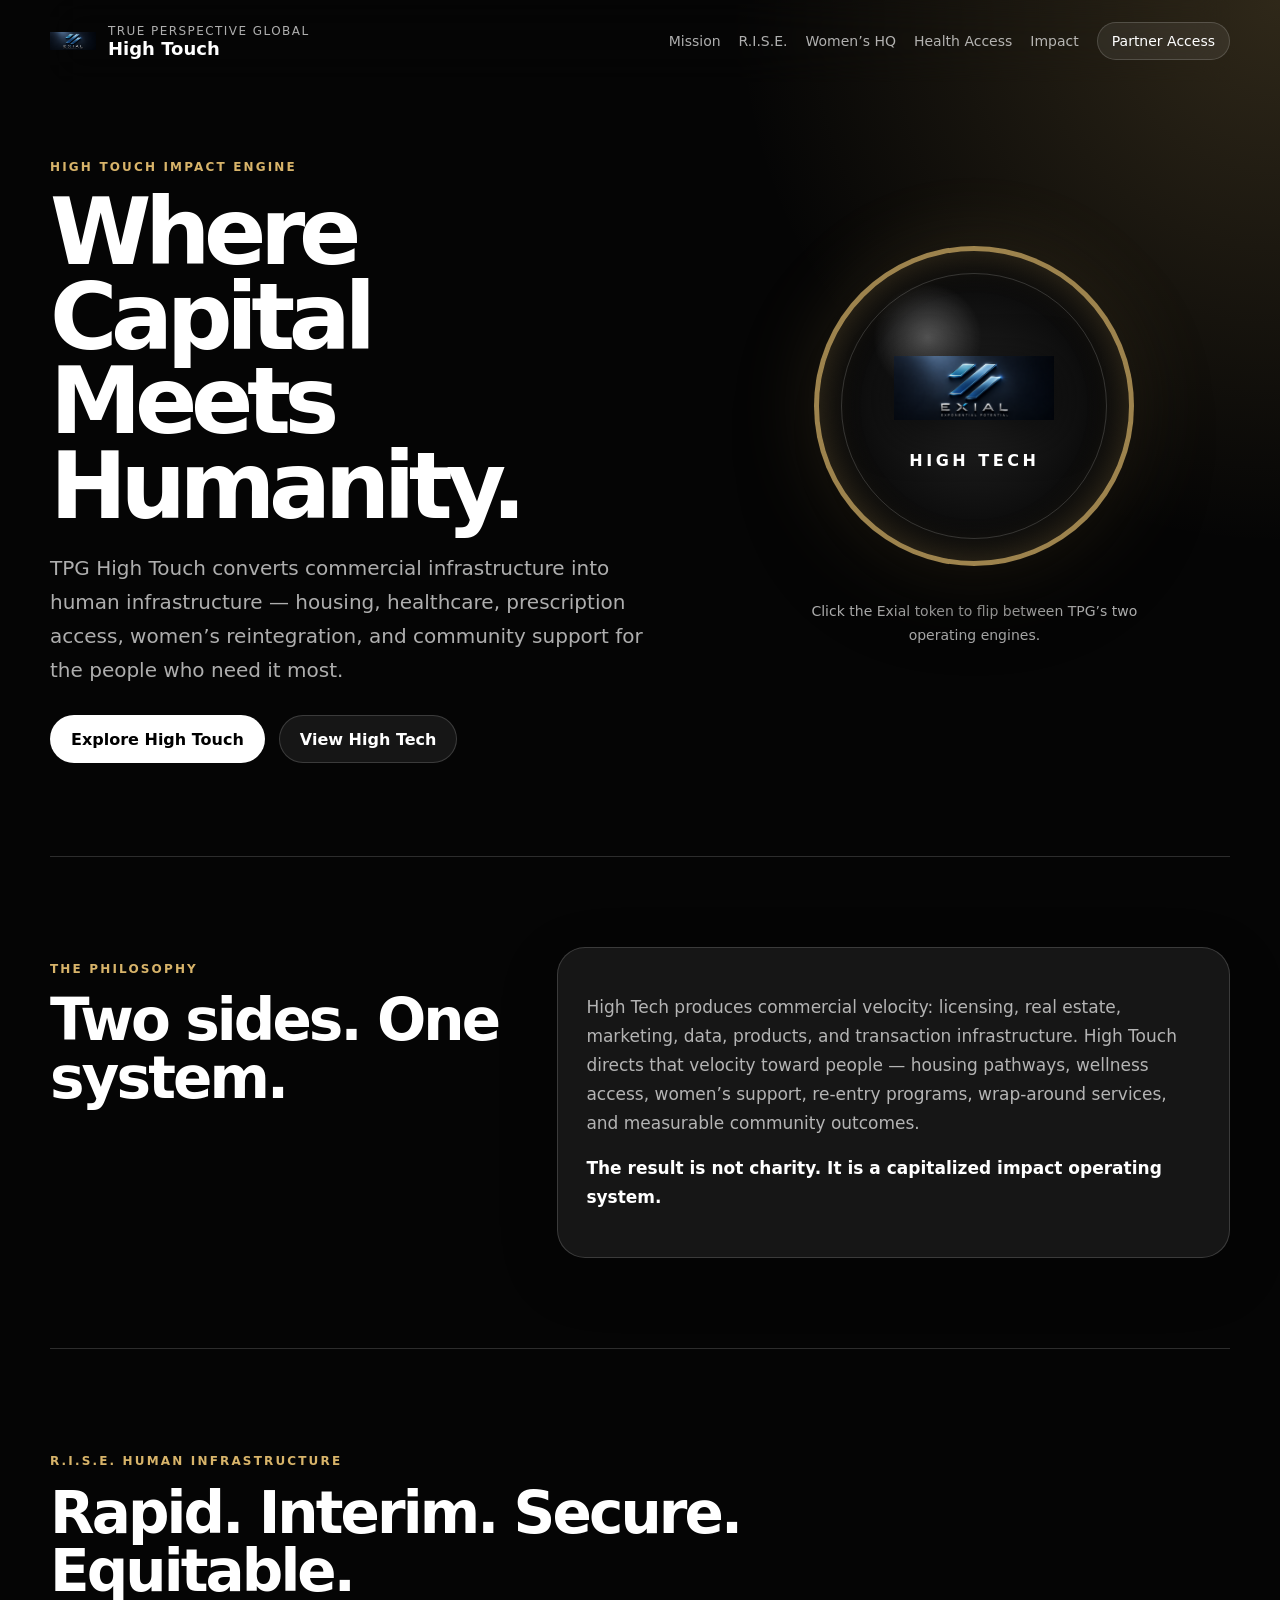
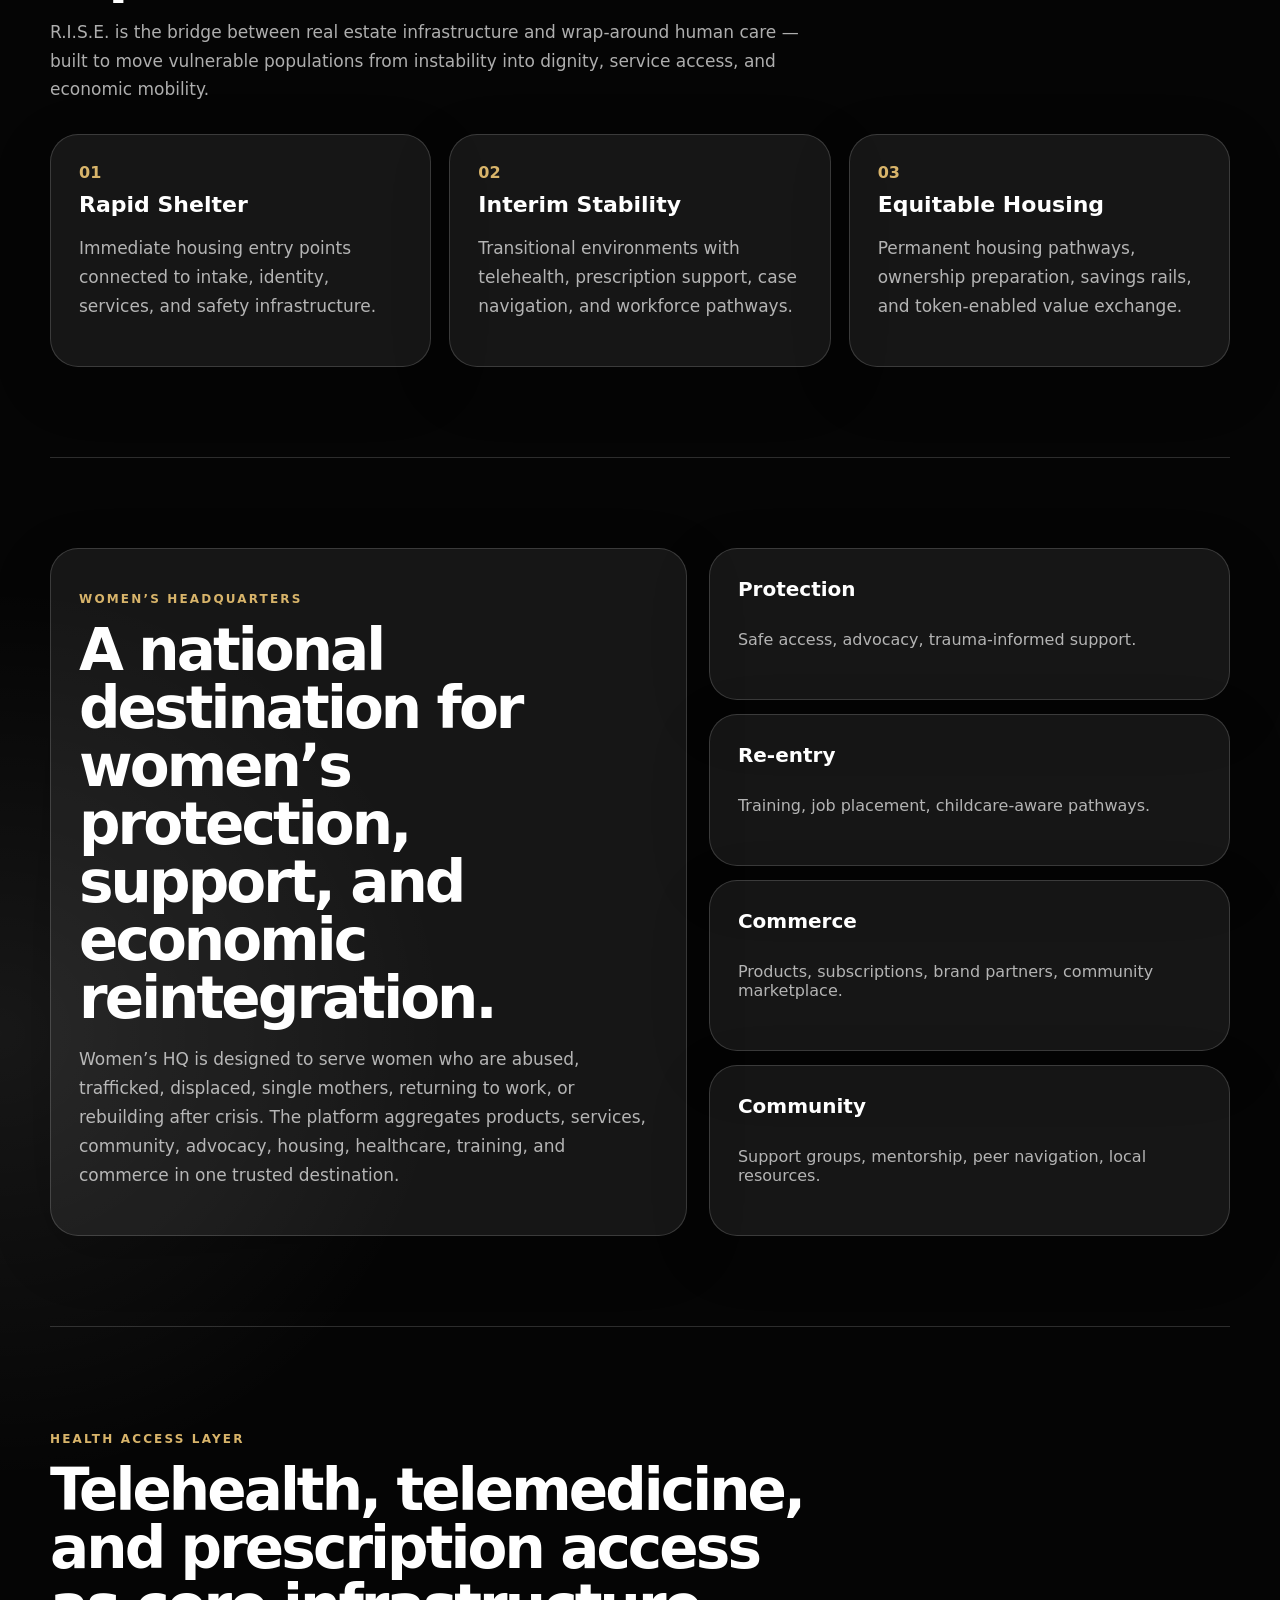
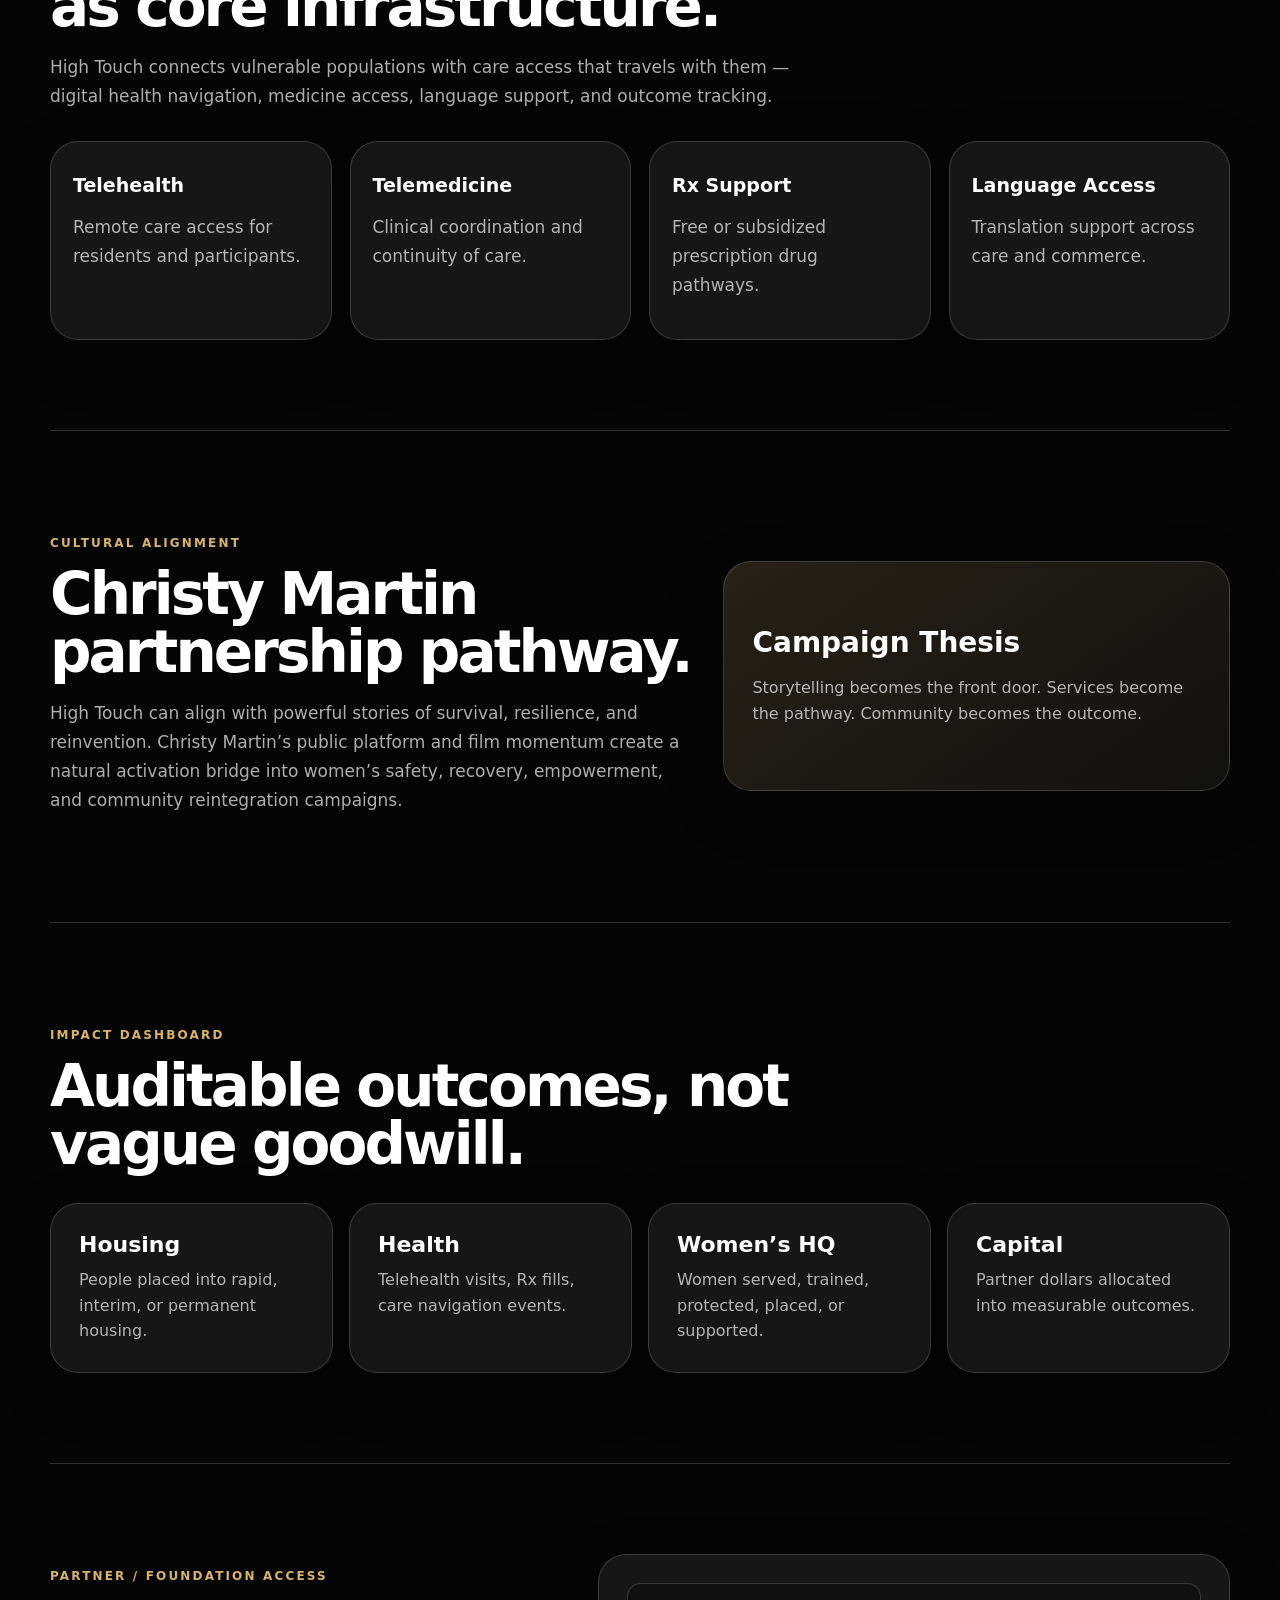
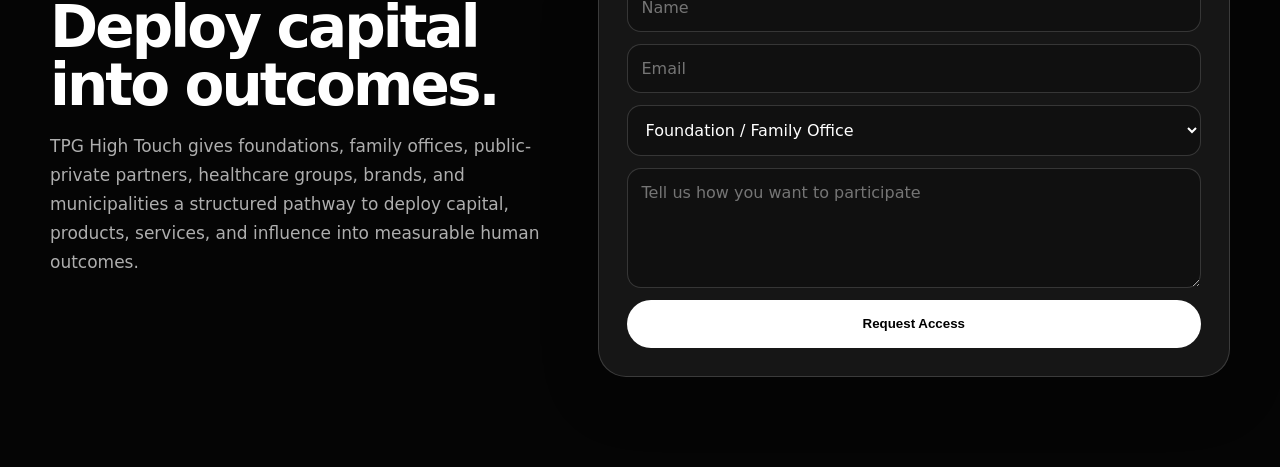
==== index.html @ 0597f48f "TPG High Touch browser mock — initial deploy Co-Authored-By: Claude Sonnet 4.6 <noreply@anthropic.co" ====
<!DOCTYPE html>
<html lang="en">
<head>
  <meta charset="UTF-8" />
  <meta name="viewport" content="width=device-width, initial-scale=1.0" />
  <title>TPG High Touch | Where Capital Meets Humanity</title>
  <link rel="stylesheet" href="styles.css" />
</head>
<body>
  <div class="site-shell">
    <header class="nav">
      <div class="brand">
        <img src="assets/exial-logo.png" alt="Exial Logo" />
        <div>
          <span>True Perspective Global</span>
          <strong>High Touch</strong>
        </div>
      </div>
      <nav>
        <a href="#mission">Mission</a>
        <a href="#rise">R.I.S.E.</a>
        <a href="#women">Women’s HQ</a>
        <a href="#health">Health Access</a>
        <a href="#impact">Impact</a>
        <a class="nav-cta" href="#partner">Partner Access</a>
      </nav>
    </header>

    <section class="hero" id="top">
      <div class="hero-copy">
        <p class="eyebrow">High Touch Impact Engine</p>
        <h1>Where Capital Meets Humanity.</h1>
        <p class="lead">TPG High Touch converts commercial infrastructure into human infrastructure — housing, healthcare, prescription access, women’s reintegration, and community support for the people who need it most.</p>
        <div class="hero-actions">
          <a href="#mission" class="btn primary">Explore High Touch</a>
          <a href="high-tech.html" class="btn secondary">View High Tech</a>
        </div>
      </div>

      <div class="coin-stage" aria-label="Animated Exial token selector">
        <div class="coin" id="coin">
          <div class="coin-face heads">
            <img src="assets/exial-logo.png" alt="Exial Logo" />
            <span>High Tech</span>
          </div>
          <div class="coin-face tails">
            <img src="assets/exial-logo.png" alt="Exial Logo" />
            <span>High Touch</span>
          </div>
        </div>
        <p class="coin-caption">Click the Exial token to flip between TPG’s two operating engines.</p>
      </div>
    </section>

    <main>
      <section class="section split" id="mission">
        <div>
          <p class="eyebrow">The philosophy</p>
          <h2>Two sides. One system.</h2>
        </div>
        <div class="copy-card">
          <p>High Tech produces commercial velocity: licensing, real estate, marketing, data, products, and transaction infrastructure. High Touch directs that velocity toward people — housing pathways, wellness access, women’s support, re-entry programs, wrap-around services, and measurable community outcomes.</p>
          <p class="bold">The result is not charity. It is a capitalized impact operating system.</p>
        </div>
      </section>

      <section class="section cards" id="rise">
        <div class="section-head">
          <p class="eyebrow">R.I.S.E. Human Infrastructure</p>
          <h2>Rapid. Interim. Secure. Equitable.</h2>
          <p>R.I.S.E. is the bridge between real estate infrastructure and wrap-around human care — built to move vulnerable populations from instability into dignity, service access, and economic mobility.</p>
        </div>

        <div class="grid three">
          <article class="card">
            <span>01</span>
            <h3>Rapid Shelter</h3>
            <p>Immediate housing entry points connected to intake, identity, services, and safety infrastructure.</p>
          </article>

          <article class="card">
            <span>02</span>
            <h3>Interim Stability</h3>
            <p>Transitional environments with telehealth, prescription support, case navigation, and workforce pathways.</p>
          </article>

          <article class="card">
            <span>03</span>
            <h3>Equitable Housing</h3>
            <p>Permanent housing pathways, ownership preparation, savings rails, and token-enabled value exchange.</p>
          </article>
        </div>
      </section>

      <section class="section feature" id="women">
        <div class="feature-panel">
          <p class="eyebrow">Women’s Headquarters</p>
          <h2>A national destination for women’s protection, support, and economic reintegration.</h2>
          <p>Women’s HQ is designed to serve women who are abused, trafficked, displaced, single mothers, returning to work, or rebuilding after crisis. The platform aggregates products, services, community, advocacy, housing, healthcare, training, and commerce in one trusted destination.</p>
        </div>

        <div class="stack">
          <div class="mini-card">
            <strong>Protection</strong>
            <span>Safe access, advocacy, trauma-informed support.</span>
          </div>

          <div class="mini-card">
            <strong>Re-entry</strong>
            <span>Training, job placement, childcare-aware pathways.</span>
          </div>

          <div class="mini-card">
            <strong>Commerce</strong>
            <span>Products, subscriptions, brand partners, community marketplace.</span>
          </div>

          <div class="mini-card">
            <strong>Community</strong>
            <span>Support groups, mentorship, peer navigation, local resources.</span>
          </div>
        </div>
      </section>

      <section class="section cards" id="health">
        <div class="section-head">
          <p class="eyebrow">Health Access Layer</p>
          <h2>Telehealth, telemedicine, and prescription access as core infrastructure.</h2>
          <p>High Touch connects vulnerable populations with care access that travels with them — digital health navigation, medicine access, language support, and outcome tracking.</p>
        </div>

        <div class="grid four">
          <article class="card small">
            <h3>Telehealth</h3>
            <p>Remote care access for residents and participants.</p>
          </article>

          <article class="card small">
            <h3>Telemedicine</h3>
            <p>Clinical coordination and continuity of care.</p>
          </article>

          <article class="card small">
            <h3>Rx Support</h3>
            <p>Free or subsidized prescription drug pathways.</p>
          </article>

          <article class="card small">
            <h3>Language Access</h3>
            <p>Translation support across care and commerce.</p>
          </article>
        </div>
      </section>

      <section class="section spotlight">
        <div>
          <p class="eyebrow">Cultural Alignment</p>
          <h2>Christy Martin partnership pathway.</h2>
          <p>High Touch can align with powerful stories of survival, resilience, and reinvention. Christy Martin’s public platform and film momentum create a natural activation bridge into women’s safety, recovery, empowerment, and community reintegration campaigns.</p>
        </div>

        <div class="spotlight-box">
          <strong>Campaign Thesis</strong>
          <span>Storytelling becomes the front door. Services become the pathway. Community becomes the outcome.</span>
        </div>
      </section>

      <section class="section impact" id="impact">
        <div class="section-head">
          <p class="eyebrow">Impact Dashboard</p>
          <h2>Auditable outcomes, not vague goodwill.</h2>
        </div>

        <div class="metrics">
          <div>
            <strong>Housing</strong>
            <span>People placed into rapid, interim, or permanent housing.</span>
          </div>

          <div>
            <strong>Health</strong>
            <span>Telehealth visits, Rx fills, care navigation events.</span>
          </div>

          <div>
            <strong>Women’s HQ</strong>
            <span>Women served, trained, protected, placed, or supported.</span>
          </div>

          <div>
            <strong>Capital</strong>
            <span>Partner dollars allocated into measurable outcomes.</span>
          </div>
        </div>
      </section>

      <section class="section partner" id="partner">
        <div>
          <p class="eyebrow">Partner / Foundation Access</p>
          <h2>Deploy capital into outcomes.</h2>
          <p>TPG High Touch gives foundations, family offices, public-private partners, healthcare groups, brands, and municipalities a structured pathway to deploy capital, products, services, and influence into measurable human outcomes.</p>
        </div>

        <form class="access-form">
          <input type="text" placeholder="Name" />
          <input type="email" placeholder="Email" />

          <select>
            <option>Foundation / Family Office</option>
            <option>Healthcare Partner</option>
            <option>Brand / Product Partner</option>
            <option>Municipal / NGO Partner</option>
            <option>Investor / Sponsor</option>
          </select>

          <textarea placeholder="Tell us how you want to participate"></textarea>
          <button type="button">Request Access</button>
        </form>
      </section>
    </main>
  </div>

  <script src="script.js"></script>
</body>
</html>
---- styles.css ----
:root {
  --bg: #050505;
  --panel: rgba(255,255,255,0.07);
  --panel-strong: rgba(255,255,255,0.12);
  --text: #ffffff;
  --muted: rgba(255,255,255,0.68);
  --line: rgba(255,255,255,0.16);
  --gold: #d8b46a;
}

* { box-sizing: border-box; }

html { scroll-behavior: smooth; }

body {
  margin: 0;
  font-family: Inter, ui-sans-serif, system-ui, -apple-system, BlinkMacSystemFont, "Segoe UI", sans-serif;
  color: var(--text);
  background:
    radial-gradient(circle at top right, rgba(216,180,106,.20), transparent 34rem),
    radial-gradient(circle at left, rgba(255,255,255,.08), transparent 28rem),
    var(--bg);
}

a { color: inherit; text-decoration: none; }
.site-shell { width: min(1180px, calc(100% - 36px)); margin: 0 auto; }
.nav { position: sticky; top: 0; z-index: 20; display: flex; align-items: center; justify-content: space-between; padding: 18px 0; backdrop-filter: blur(18px); }
.brand { display: flex; align-items: center; gap: 12px; }
.brand img { width: 46px; height: 46px; object-fit: contain; border-radius: 8px; }
.brand span { display: block; color: var(--muted); font-size: 12px; letter-spacing: .12em; text-transform: uppercase; }
.brand strong { font-size: 18px; }
.nav nav { display: flex; gap: 18px; align-items: center; color: var(--muted); font-size: 14px; }
.nav nav a:hover { color: #fff; }
.nav-cta { padding: 10px 14px; border: 1px solid var(--line); border-radius: 999px; color: #fff !important; background: var(--panel); }
.hero { min-height: 86vh; display: grid; grid-template-columns: 1.1fr .9fr; gap: 44px; align-items: center; padding: 60px 0 90px; }
.eyebrow { color: var(--gold); text-transform: uppercase; letter-spacing: .18em; font-size: 12px; font-weight: 700; }
h1 { font-size: clamp(52px, 8vw, 92px); line-height: .92; margin: 14px 0 22px; letter-spacing: -0.07em; }
h2 { font-size: clamp(32px, 5vw, 58px); line-height: 1; margin: 10px 0 18px; letter-spacing: -0.05em; }
h3 { font-size: 22px; margin: 10px 0; }
p { color: var(--muted); line-height: 1.7; font-size: 17px; }
.lead { font-size: 20px; max-width: 720px; }
.bold { color: #fff; font-weight: 800; }
.hero-actions { display: flex; flex-wrap: wrap; gap: 14px; margin-top: 28px; }
.btn, button { display: inline-flex; align-items: center; justify-content: center; border-radius: 999px; padding: 13px 20px; min-height: 48px; font-weight: 800; border: 1px solid var(--line); cursor: pointer; }
.primary { background: #fff; color: #000; }
.secondary { background: var(--panel); color: #fff; }
.coin-stage { display: grid; place-items: center; gap: 20px; perspective: 1400px; }
.coin { width: 320px; height: 320px; position: relative; transform-style: preserve-3d; animation: idleSpin 10s linear infinite; cursor: pointer; }
.coin.flipped { animation: none; transform: rotateY(180deg); }
.coin-face { position: absolute; inset: 0; border-radius: 50%; display: flex; flex-direction: column; align-items: center; justify-content: center; gap: 18px; backface-visibility: hidden; background: radial-gradient(circle at 35% 28%, rgba(255,255,255,.28), transparent 18%), radial-gradient(circle at center, #242424, #050505 72%); border: 5px solid rgba(216,180,106,.72); box-shadow: inset 0 0 38px rgba(216,180,106,.28), 0 0 80px rgba(216,180,106,.14), 0 28px 70px rgba(0,0,0,.70); }
.coin-face:after { content: ""; position: absolute; inset: 22px; border-radius: 50%; border: 1px solid rgba(255,255,255,.16); }
.coin-face img { width: 160px; height: 90px; object-fit: contain; filter: drop-shadow(0 10px 22px rgba(0,0,0,.55)); z-index: 2; }
.coin-face span { z-index: 2; color: #fff; font-weight: 900; letter-spacing: .22em; text-transform: uppercase; font-size: 16px; }
.tails { transform: rotateY(180deg); }
.coin-caption { font-size: 14px; text-align: center; max-width: 360px; }
@keyframes idleSpin { from { transform: rotateY(0deg); } to { transform: rotateY(360deg); } }
.section { padding: 90px 0; border-top: 1px solid var(--line); }
.split { display: grid; grid-template-columns: .82fr 1.18fr; gap: 40px; align-items: start; }
.copy-card, .card, .feature-panel, .spotlight-box, .access-form, .mini-card, .metrics div { background: var(--panel); border: 1px solid var(--line); border-radius: 28px; padding: 28px; box-shadow: 0 18px 60px rgba(0,0,0,.18); }
.section-head { max-width: 780px; margin-bottom: 30px; }
.grid { display: grid; gap: 18px; }
.three { grid-template-columns: repeat(3, 1fr); }
.four { grid-template-columns: repeat(4, 1fr); }
.card span { color: var(--gold); font-weight: 900; }
.card.small { padding: 22px; }
.card.small h3 { font-size: 19px; }
.feature { display: grid; grid-template-columns: 1.1fr .9fr; gap: 22px; align-items: stretch; }
.stack { display: grid; gap: 14px; }
.mini-card { display: grid; gap: 8px; }
.mini-card strong { font-size: 20px; }
.mini-card span { color: var(--muted); }
.spotlight { display: grid; grid-template-columns: 1fr .78fr; gap: 24px; align-items: center; }
.spotlight-box { min-height: 230px; display: flex; flex-direction: column; justify-content: center; gap: 16px; background: linear-gradient(145deg, rgba(216,180,106,.16), rgba(255,255,255,.05)); }
.spotlight-box strong { font-size: 28px; }
.spotlight-box span { color: var(--muted); line-height: 1.6; }
.metrics { display: grid; grid-template-columns: repeat(4, 1fr); gap: 16px; }
.metrics strong { display: block; font-size: 22px; margin-bottom: 10px; }
.metrics span { color: var(--muted); line-height: 1.6; }
.partner { display: grid; grid-template-columns: .9fr 1.1fr; gap: 30px; align-items: start; }
.access-form { display: grid; gap: 12px; }
input, select, textarea { width: 100%; background: rgba(0,0,0,.25); border: 1px solid var(--line); color: #fff; border-radius: 14px; padding: 14px; font: inherit; }
textarea { min-height: 120px; resize: vertical; }
.access-form button { background: #fff; color: #000; border: 0; }
.simple-page { min-height: 100vh; width: min(900px, calc(100% - 36px)); margin: 0 auto; display: grid; align-content: center; gap: 16px; }
.simple-page img { width: min(500px, 100%); border-radius: 14px; }
.simple-page h1 { font-size: clamp(44px, 7vw, 76px); }
.simple-page .btn { width: max-content; }
@media (max-width: 900px) { .nav { align-items: flex-start; gap: 18px; } .nav nav { display: none; } .hero, .split, .feature, .spotlight, .partner { grid-template-columns: 1fr; } .three, .four, .metrics { grid-template-columns: 1fr; } .coin { width: 250px; height: 250px; } .coin-face img { width: 135px; height: 76px; } }
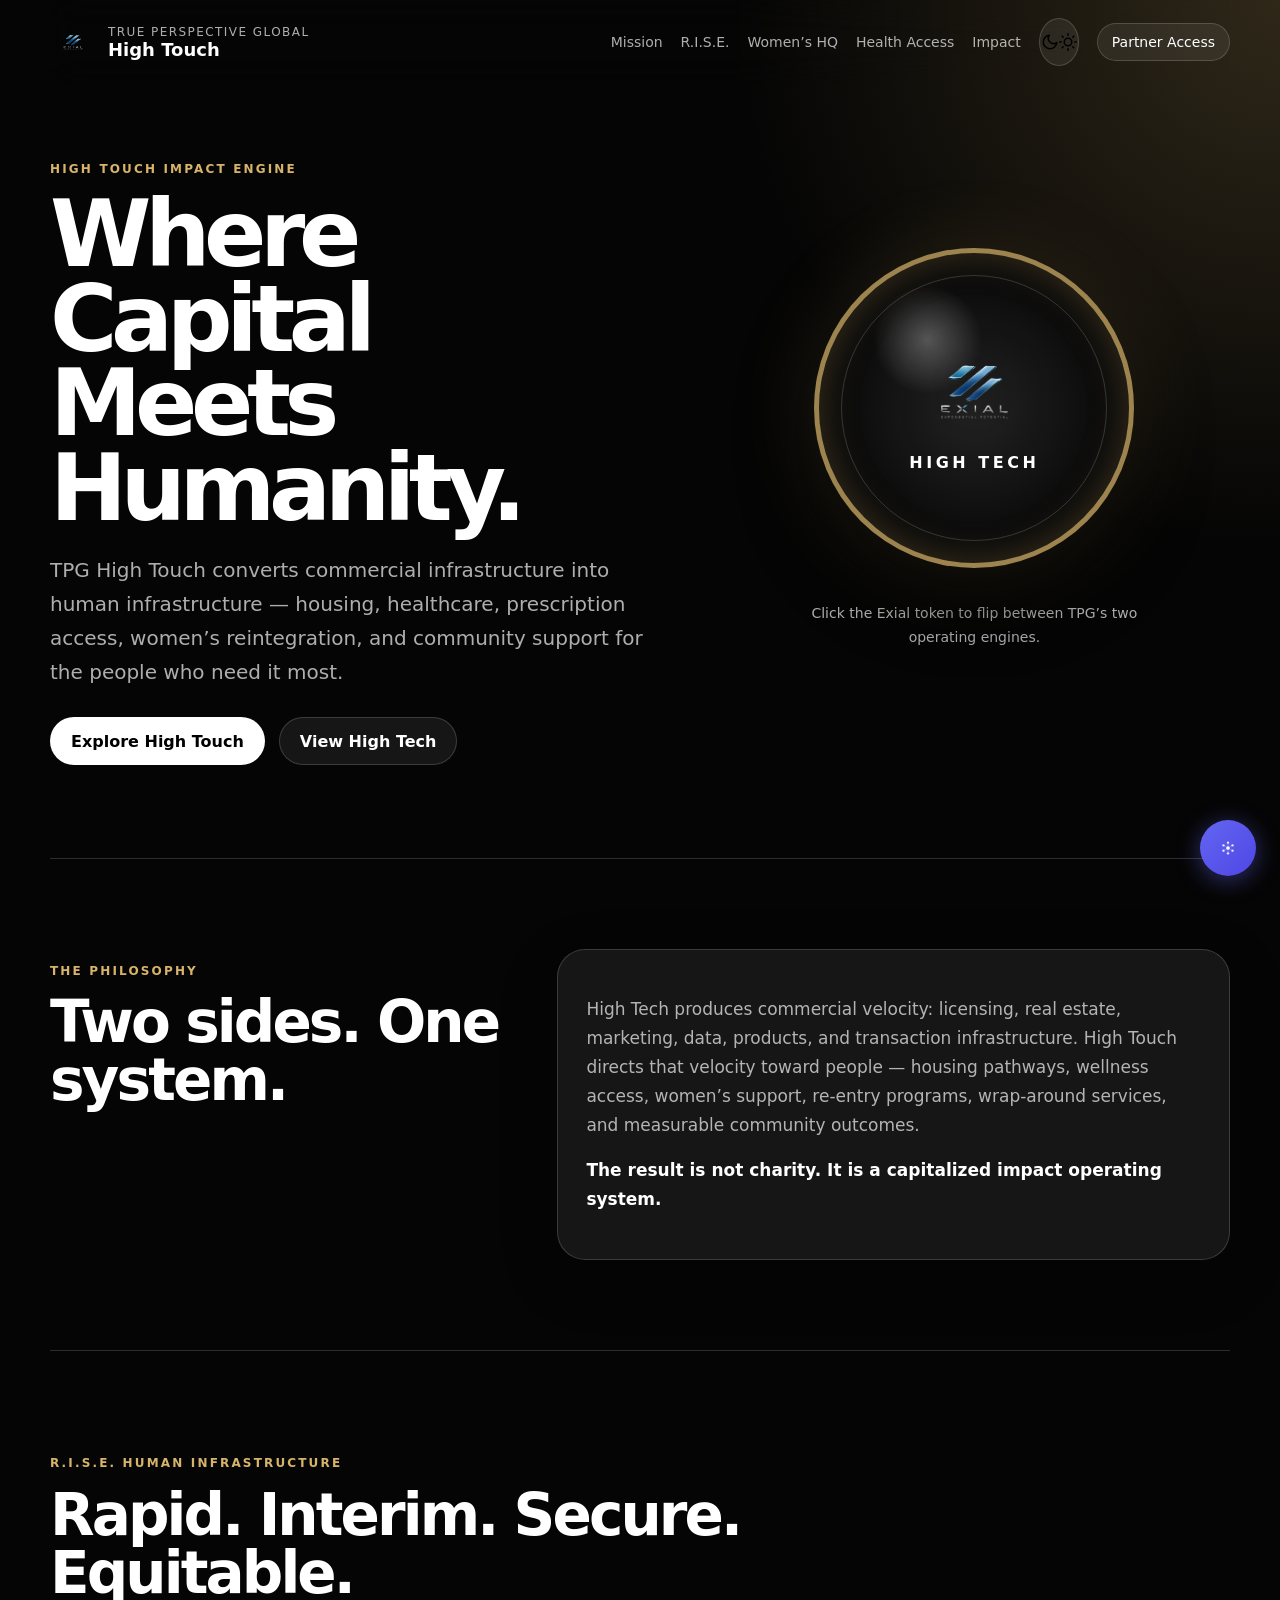
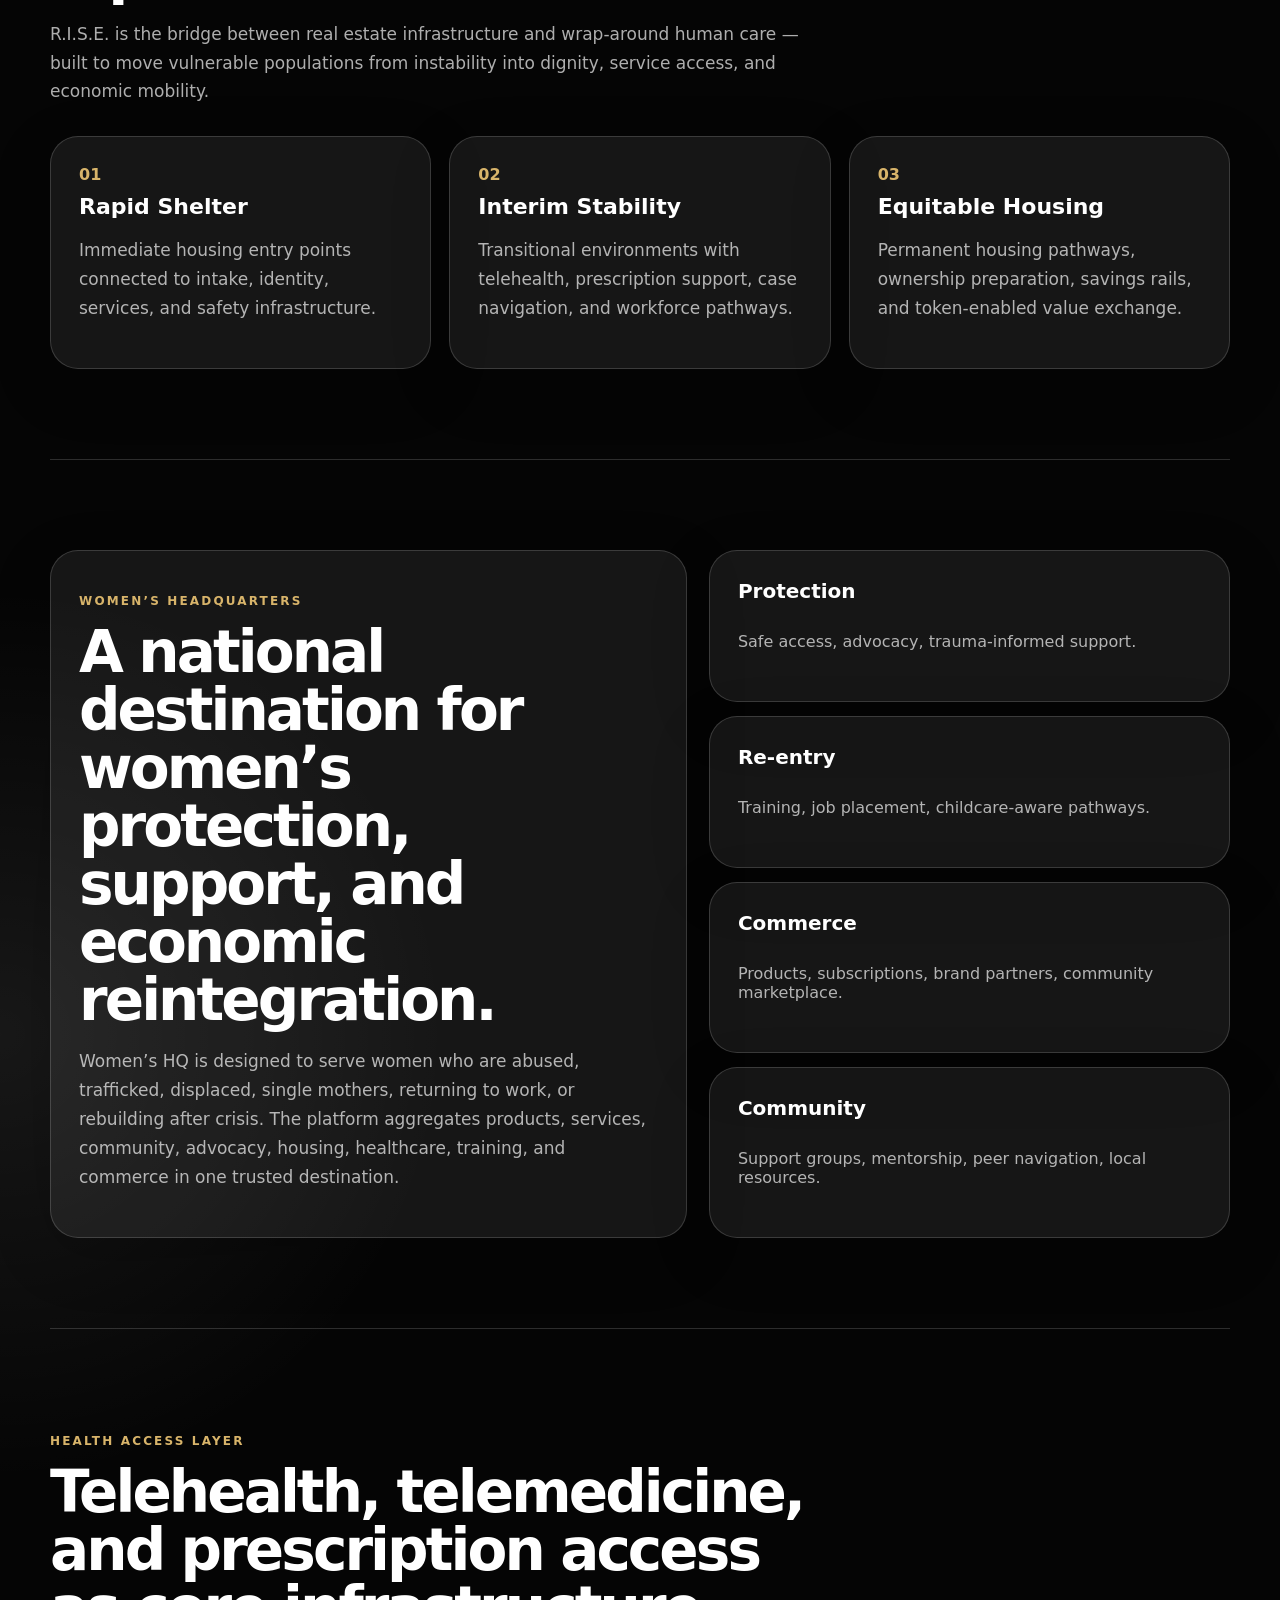
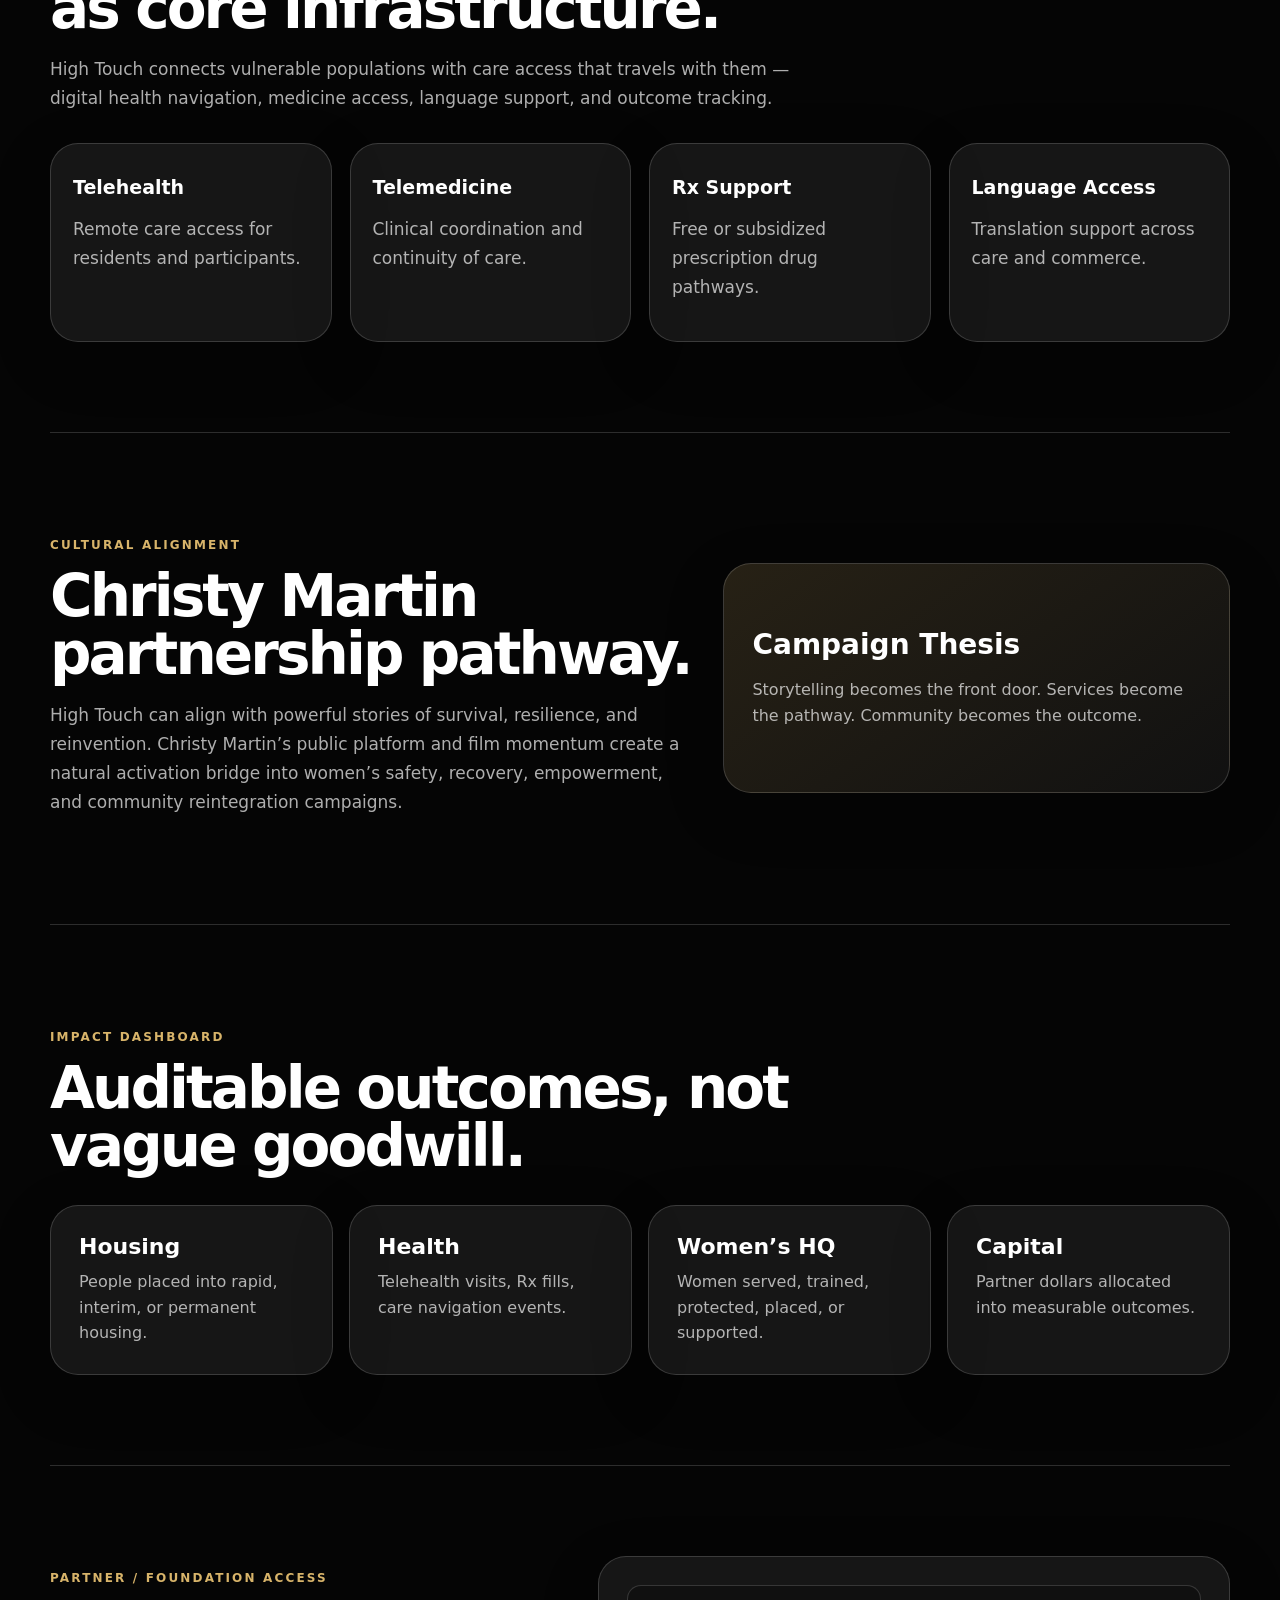
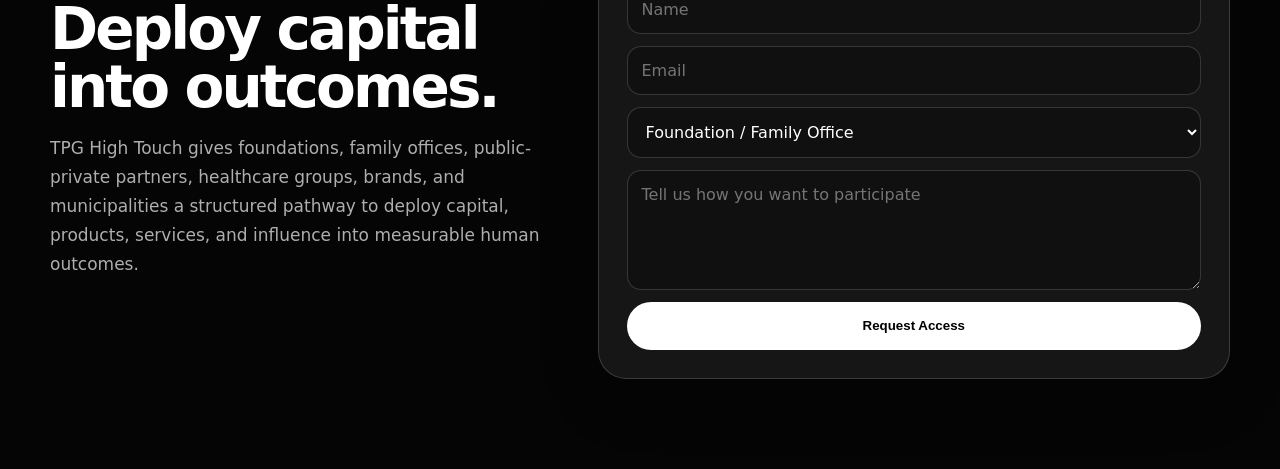
==== commit 18191162: "Add Day/Night toggle + Purple Neural Widget (ht_k_2026_tpg)" ====
--- a/index.html
+++ b/index.html
@@ -22,6 +22,24 @@
         <a href="#women">Women’s HQ</a>
         <a href="#health">Health Access</a>
         <a href="#impact">Impact</a>
+        <button class="theme-toggle" id="themeToggle" aria-label="Toggle day/night mode">
+          <!-- moon: shown in dark mode — click to go light -->
+          <svg class="icon-moon" viewBox="0 0 24 24" fill="none" stroke="currentColor" stroke-width="2" stroke-linecap="round" stroke-linejoin="round">
+            <path d="M21 12.79A9 9 0 1 1 11.21 3a7 7 0 0 0 9.79 9.79z"/>
+          </svg>
+          <!-- sun: shown in light mode — click to go dark -->
+          <svg class="icon-sun" viewBox="0 0 24 24" fill="none" stroke="currentColor" stroke-width="2" stroke-linecap="round" stroke-linejoin="round">
+            <circle cx="12" cy="12" r="5"/>
+            <line x1="12" y1="1"  x2="12" y2="3"/>
+            <line x1="12" y1="21" x2="12" y2="23"/>
+            <line x1="4.22" y1="4.22"  x2="5.64" y2="5.64"/>
+            <line x1="18.36" y1="18.36" x2="19.78" y2="19.78"/>
+            <line x1="1" y1="12" x2="3" y2="12"/>
+            <line x1="21" y1="12" x2="23" y2="12"/>
+            <line x1="4.22" y1="19.78" x2="5.64" y2="18.36"/>
+            <line x1="18.36" y1="5.64"  x2="19.78" y2="4.22"/>
+          </svg>
+        </button>
         <a class="nav-cta" href="#partner">Partner Access</a>
       </nav>
     </header>
@@ -221,5 +239,6 @@
   </div>
 
   <script src="script.js"></script>
+  <script src="neural-widget.js" defer></script>
 </body>
 </html>
--- a/styles.css
+++ b/styles.css
@@ -7,6 +7,32 @@
   --line: rgba(255,255,255,0.16);
   --gold: #d8b46a;
 }
+
+:root.light {
+  --bg: #f4f3ef;
+  --panel: rgba(0,0,0,0.05);
+  --panel-strong: rgba(0,0,0,0.09);
+  --text: #0a0a0a;
+  --muted: rgba(0,0,0,0.58);
+  --line: rgba(0,0,0,0.11);
+  --gold: #9a6410;
+}
+
+:root.light body {
+  background:
+    radial-gradient(circle at top right, rgba(216,180,106,.10), transparent 34rem),
+    radial-gradient(circle at left, rgba(0,0,0,.04), transparent 28rem),
+    var(--bg);
+}
+
+:root.light input,
+:root.light select,
+:root.light textarea { background: rgba(255,255,255,0.75); color: #0a0a0a; }
+
+:root.light .primary { background: #0a0a0a; color: #fff; }
+:root.light .secondary { background: var(--panel); color: #0a0a0a; border-color: var(--line); }
+:root.light .nav-cta { color: #0a0a0a !important; }
+:root.light .access-form button { background: #0a0a0a; color: #fff; }
 
 * { box-sizing: border-box; }
 
@@ -85,4 +111,18 @@
 .simple-page img { width: min(500px, 100%); border-radius: 14px; }
 .simple-page h1 { font-size: clamp(44px, 7vw, 76px); }
 .simple-page .btn { width: max-content; }
+.theme-toggle {
+  display: flex; align-items: center; justify-content: center;
+  width: 40px; height: 40px; border-radius: 50%;
+  background: var(--panel); border: 1px solid var(--line);
+  cursor: pointer; padding: 0; flex-shrink: 0;
+  transition: background 0.2s, border-color 0.2s;
+}
+.theme-toggle:hover { background: var(--panel-strong); }
+.theme-toggle svg { width: 18px; height: 18px; display: block; }
+.icon-sun  { display: none; }
+.icon-moon { display: block; }
+:root.light .icon-sun  { display: block; }
+:root.light .icon-moon { display: none; }
+
 @media (max-width: 900px) { .nav { align-items: flex-start; gap: 18px; } .nav nav { display: none; } .hero, .split, .feature, .spotlight, .partner { grid-template-columns: 1fr; } .three, .four, .metrics { grid-template-columns: 1fr; } .coin { width: 250px; height: 250px; } .coin-face img { width: 135px; height: 76px; } }
